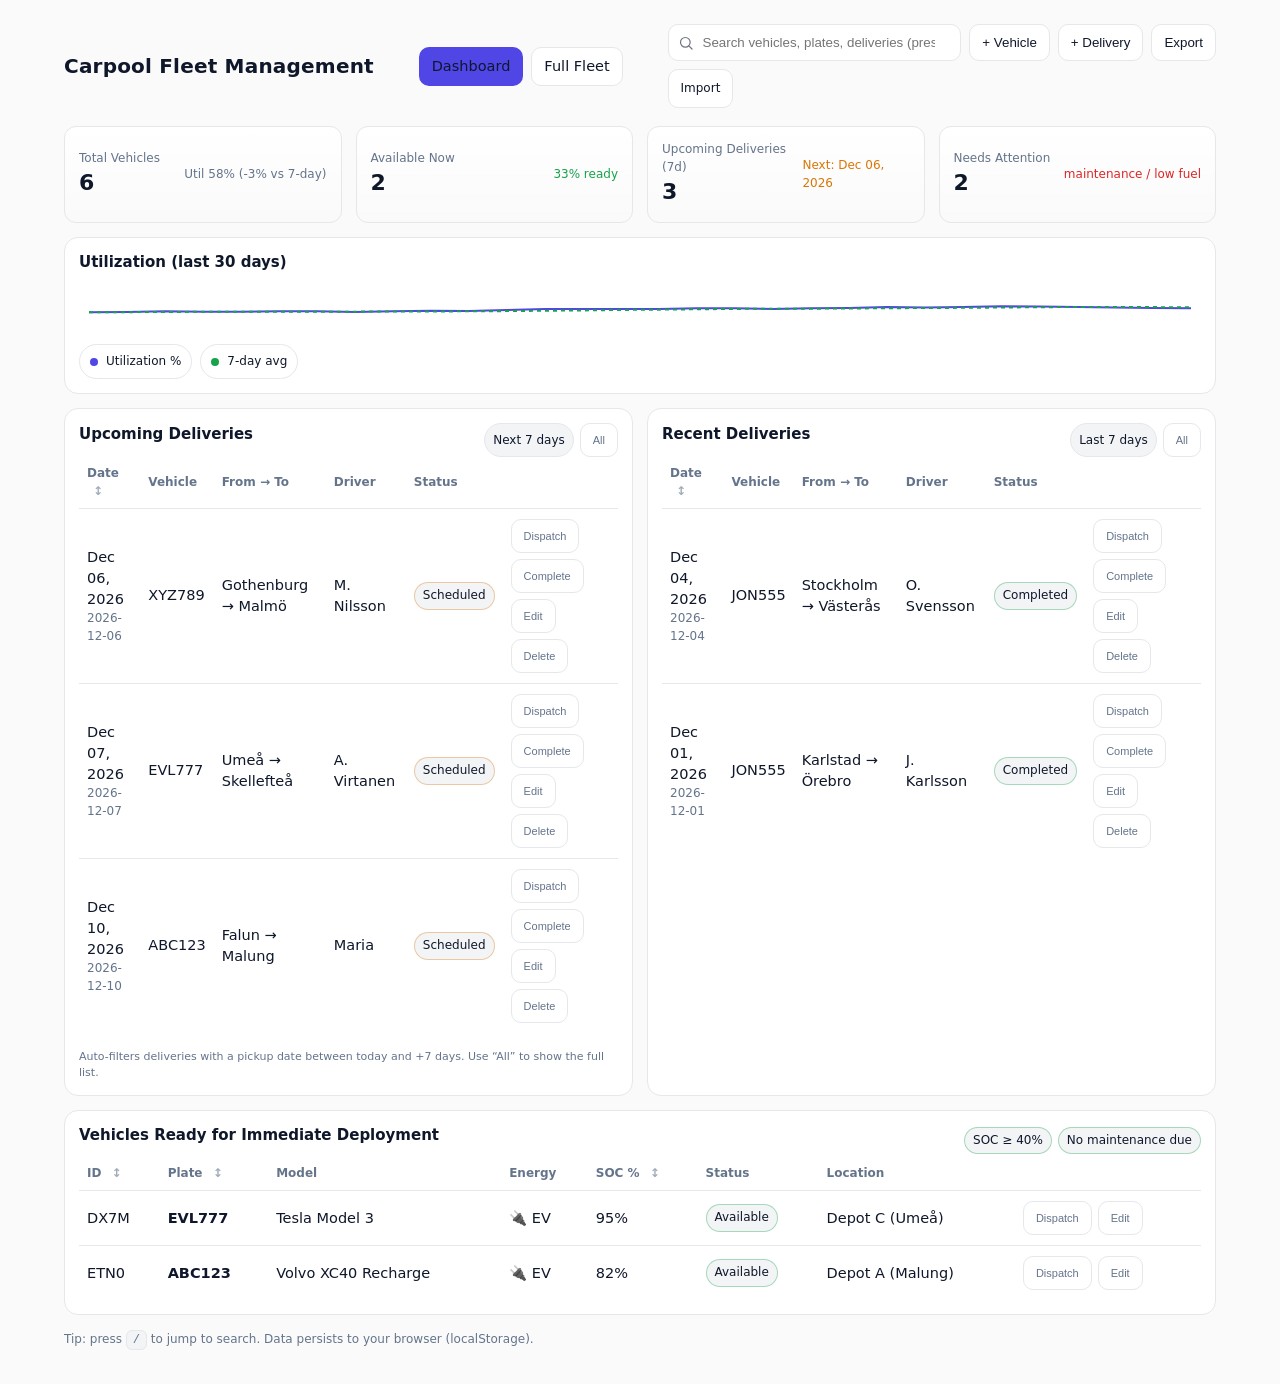
==== index.html @ 6d5ba327 "init: split dashboard + lazy-loaded fleet with pagination" ====
<!DOCTYPE html>
<html lang="en">
<head>
<meta charset="utf-8" />
<meta name="viewport" content="width=device-width,initial-scale=1" />
<title>Carpool Fleet Management</title>
<link rel="stylesheet" href="styles.css">
<meta name="color-scheme" content="light dark">
</head>
<body>
  <div class="container">
    <header>
      <h1 aria-live="polite">Carpool Fleet Management</h1>
      <nav aria-label="Primary">
        <a href="#/dashboard" class="tab" id="tab-dashboard">Dashboard</a>
        <a href="#/fleet" class="tab" id="tab-fleet">Full Fleet</a>
      </nav>
      <div class="toolbar" role="region" aria-label="Toolbar">
        <div class="search">
          <svg width="16" height="16" viewBox="0 0 24 24" fill="none" aria-hidden="true"><path d="M21 21l-4.35-4.35m1.6-5.65a7.25 7.25 0 11-14.5 0 7.25 7.25 0 0114.5 0z" stroke="currentColor" stroke-width="1.8" stroke-linecap="round"/></svg>
          <input id="globalSearch" type="search" placeholder="Search vehicles, plates, deliveries (press /)" aria-label="Search across tables">
        </div>
        <button id="addVehicleBtn" class="btn">+ Vehicle</button>
        <button id="addDeliveryBtn" class="btn">+ Delivery</button>
        <button id="exportBtn" class="btn">Export</button>
        <label class="btn" for="importInput" title="Import JSON">Import<input id="importInput" type="file" accept="application/json" class="hide" /></label>
      </div>
    </header>

    <!-- DASHBOARD PAGE -->
    <section id="page-dashboard" class="grid" role="region" aria-label="Dashboard">
      <div class="kpis">
        <div class="card kpi" id="kpiTotal">
          <div>
            <div class="label">Total Vehicles</div>
            <div class="value" data-kpi="totalVehicles">0</div>
          </div>
          <div class="trend mini" data-kpi="utilTrend">Util 0%</div>
        </div>
        <div class="card kpi ok">
          <div>
            <div class="label">Available Now</div>
            <div class="value" data-kpi="availableNow">0</div>
          </div>
          <div class="trend" data-kpi="availablePct">0% ready</div>
        </div>
        <div class="card kpi warn">
          <div>
            <div class="label">Upcoming Deliveries (7d)</div>
            <div class="value" data-kpi="upcomingDeliveries">0</div>
          </div>
          <div class="trend mini" data-kpi="nextDelivery">—</div>
        </div>
        <div class="card kpi bad">
          <div>
            <div class="label">Needs Attention</div>
            <div class="value" data-kpi="needsAttention">0</div>
          </div>
          <div class="trend mini" data-kpi="attentionLabel">maintenance / low fuel</div>
        </div>
      </div>

      <div class="card section">
        <h2>Utilization (last 30 days)</h2>
        <canvas id="utilSpark" height="54" aria-label="Utilization sparkline chart" role="img"></canvas>
        <div class="legend" aria-hidden="true">
          <span class="pill"><span class="dot" style="color:var(--primary)"></span>Utilization %</span>
          <span class="pill"><span class="dot" style="color:var(--ok)"></span>7‑day avg</span>
        </div>
      </div>

      <div class="card half">
        <div class="row">
          <h2 class="spacer">Upcoming Deliveries</h2>
          <div class="chips">
            <span class="badge">Next 7 days</span>
            <button class="ghost mini" id="btnAllUpcoming">All</button>
          </div>
        </div>
        <table aria-label="Upcoming deliveries">
          <thead>
            <tr>
              <th class="sortable" data-sort="date">Date <span class="dir">↕</span></th>
              <th>Vehicle</th>
              <th>From → To</th>
              <th>Driver</th>
              <th>Status</th>
              <th></th>
            </tr>
          </thead>
          <tbody id="upcomingBody"></tbody>
        </table>
        <div class="footer mini">Auto-filters deliveries with a pickup date between today and +7 days. Use “All” to show the full list.</div>
      </div>

      <div class="card half">
        <div class="row">
          <h2 class="spacer">Recent Deliveries</h2>
          <div class="chips">
            <span class="badge">Last 7 days</span>
            <button class="ghost mini" id="btnAllRecent">All</button>
          </div>
        </div>
        <table aria-label="Recent deliveries">
          <thead>
            <tr>
              <th class="sortable" data-sort="date">Date <span class="dir">↕</span></th>
              <th>Vehicle</th>
              <th>From → To</th>
              <th>Driver</th>
              <th>Status</th>
              <th></th>
            </tr>
          </thead>
          <tbody id="recentBody"></tbody>
        </table>
      </div>

      <div class="card section">
        <div class="row">
          <h2 class="spacer">Vehicles Ready for Immediate Deployment</h2>
          <div class="chips">
            <span class="badge ok">SOC ≥ 40%</span>
            <span class="badge ok">No maintenance due</span>
          </div>
        </div>
        <table aria-label="Available vehicles">
          <thead>
            <tr>
              <th class="sortable" data-sort="id">ID <span class="dir">↕</span></th>
              <th class="sortable" data-sort="plate">Plate <span class="dir">↕</span></th>
              <th>Model</th>
              <th>Energy</th>
              <th class="sortable" data-sort="soc">SOC % <span class="dir">↕</span></th>
              <th>Status</th>
              <th>Location</th>
              <th></th>
            </tr>
          </thead>
          <tbody id="availableBody"></tbody>
        </table>
      </div>
    </section>

    <!-- FLEET PAGE -->
    <section id="page-fleet" class="grid hide" role="region" aria-label="Full Fleet">
      <div class="card section">
        <div class="row">
          <h2 class="spacer">Full Fleet</h2>
        </div>
        <div class="filters" role="region" aria-label="Fleet filters">
          <input id="fltText" type="search" placeholder="Search (plate, model, notes)">
          <select id="fltCity"><option value="">City</option></select>
          <select id="fltPool"><option value="">Pool</option></select>
          <select id="fltEnergy"><option value="">Energy</option><option>EV</option><option>Hybrid</option><option>Gasoline</option><option>Diesel</option></select>
          <select id="fltStatus"><option value="">Status</option><option>Available</option><option>In Use</option><option>Reserved</option><option>Maintenance</option></select>
          <select id="fltHealth"><option value="">Health</option><option>OK</option><option>Maintenance Due</option><option>Critical</option></select>
          <label class="pill">Min SOC % <input id="fltSocMin" type="number" min="0" max="100" value="0" style="width:72px"></label>
          <label class="pill">12V ≥ (V) <input id="flt12vMin" type="number" step="0.1" min="0" max="15" value="0" style="width:72px"></label>
          <label class="pill"><input type="checkbox" id="fltHideMaint" style="margin-right:8px">Hide maintenance</label>
          <label class="pill"><input type="checkbox" id="fltHideLow" style="margin-right:8px">Hide low SOC (&lt;20%)</label>
          <label class="pill"><input type="checkbox" id="fltHideUnavailable" style="margin-right:8px">Hide unavailable</label>
          <button id="fltClear" class="ghost">Reset</button>
        </div>
        <div class="row" style="justify-content: space-between; align-items: center; gap: 8px;">
          <div class="mini" id="fleetCount"></div>
          <div class="row" style="gap:8px;">
            <label class="pill">Per page
              <select id="pageSize">
                <option>25</option><option selected>50</option><option>100</option><option>200</option>
              </select>
            </label>
            <div class="pill" id="pager">
              <button id="prevPage" class="mini">Prev</button>
              <span class="mini" id="pageInfo">1 / 1</span>
              <button id="nextPage" class="mini">Next</button>
            </div>
          </div>
        </div>
        <table aria-label="Fleet table" id="fleetTable">
          <thead>
            <tr>
              <th class="sortable" data-sort="id">ID <span class="dir">↕</span></th>
              <th class="sortable" data-sort="plate">Plate <span class="dir">↕</span></th>
              <th class="sortable" data-sort="model">Model <span class="dir">↕</span></th>
              <th>Energy</th>
              <th class="sortable" data-sort="soc">SOC % <span class="dir">↕</span></th>
              <th>12V (V)</th>
              <th>Status</th>
              <th>Health</th>
              <th class="sortable" data-sort="city">City <span class="dir">↕</span></th>
              <th class="sortable" data-sort="pool">Pool <span class="dir">↕</span></th>
              <th>Location</th>
              <th>Notes</th>
              <th></th>
            </tr>
          </thead>
          <tbody id="fleetBody"></tbody>
        </table>
        <div class="footer mini">Columns sortable • Filters + pagination apply after filtering • Import supports (city, pool, soc, aux12v).</div>
      </div>
    </section>

    <p class="footer">Tip: press <span class="kbd">/</span> to jump to search. Data persists to your browser (localStorage).</p>
  </div>

  <!-- Vehicle Dialog -->
  <dialog id="vehicleDialog" aria-label="Vehicle dialog">
    <form method="dialog">
      <div class="dialog-header">
        <strong id="vehicleDialogTitle">Add Vehicle</strong>
        <button class="ghost" value="cancel" aria-label="Close">✕</button>
      </div>
      <div class="dialog-body">
        <div class="form">
          <input type="hidden" id="vehId">
          <label>Plate <input id="vehPlate" type="text" placeholder="ABC123" required></label>
          <label>Model <input id="vehModel" type="text" placeholder="VW ID.4 / Volvo XC40" required></label>
          <label>Energy Type
            <select id="vehEnergy">
              <option>EV</option><option>Hybrid</option><option>Gasoline</option><option>Diesel</option>
            </select>
          </label>
          <label>SOC (%) <input id="vehSOC" type="number" min="0" max="100" value="100" required></label>
          <label>12V (V) <input id="veh12v" type="number" step="0.1" min="0" max="15" value="12.6"></label>
          <label>Status
            <select id="vehStatus">
              <option>Available</option><option>In Use</option><option>Reserved</option><option>Maintenance</option>
            </select>
          </label>
          <label>Health
            <select id="vehHealth">
              <option>OK</option><option>Maintenance Due</option><option>Critical</option>
            </select>
          </label>
          <label>City <input id="vehCity" type="text" placeholder="Malung"></label>
          <label>Pool <input id="vehPool" type="text" placeholder="Depot A / Staff"></label>
          <label class="full">Location <input id="vehLocation" type="text" placeholder="Depot A (Malung)"></label>
          <label class="full">Notes <textarea id="vehNotes" placeholder="Winter tires mounted, etc."></textarea></label>
        </div>
      </div>
      <div class="dialog-header" style="border-top:1px solid var(--border)">
        <div class="row">
          <button value="cancel" class="ghost">Cancel</button>
          <button id="saveVehicle" class="primary">Save</button>
        </div>
      </div>
    </form>
  </dialog>

  <!-- Delivery Dialog -->
  <dialog id="deliveryDialog" aria-label="Delivery dialog">
    <form method="dialog">
      <div class="dialog-header">
        <strong id="deliveryDialogTitle">Add Delivery</strong>
        <button class="ghost" value="cancel" aria-label="Close">✕</button>
      </div>
      <div class="dialog-body">
        <div class="form">
          <input type="hidden" id="delivId">
          <label>Pickup Date <input id="delivDate" type="date" required></label>
          <label>Driver <input id="delivDriver" type="text" placeholder="Maria Andersson" required></label>
          <label class="full">Route (From → To) <input id="delivRoute" type="text" placeholder="Gothenburg → Umeå" required></label>
          <label>Vehicle <select id="delivVehicle" required></select></label>
          <label>Status
            <select id="delivStatus">
              <option>Scheduled</option><option>Dispatched</option><option>Completed</option><option>Cancelled</option>
            </select>
          </label>
          <label class="full">Notes <textarea id="delivNotes" placeholder="Meet contact on arrival, etc."></textarea></label>
        </div>
      </div>
      <div class="dialog-header" style="border-top:1px solid var(--border)">
        <div class="row">
          <button value="cancel" class="ghost">Cancel</button>
          <button id="saveDelivery" class="primary">Save</button>
        </div>
      </div>
    </form>
  </dialog>

  <script type="module" src="app.js"></script>
</body>
</html>
---- styles.css ----
:root{
  --bg: #0b0c10; --surface: #11131a; --muted: #6b7280; --text: #e5e7eb;
  --primary: #4f46e5; --primary-600: #4338ca; --ok: #16a34a; --warn: #d97706; --bad: #dc2626;
  --chip: #1f2937; --chip-border:#273244; --card:#0f121a; --border:#1f2937; --focus: #22d3ee;
}
@media (prefers-color-scheme: light){
  :root{ --bg:#fafafa; --surface:#ffffff; --text:#0f172a; --muted:#64748b; --card:#ffffff; --border:#e5e7eb; --chip:#f3f4f6; --chip-border:#e5e7eb; }
}
*{box-sizing:border-box}
html,body{height:100%}
body{ margin:0; background:var(--bg); color:var(--text);
  font: 14.5px/1.45 system-ui,-apple-system,Segoe UI,Roboto,Ubuntu,"Helvetica Neue",Arial,"Apple Color Emoji","Segoe UI Emoji"; }
a{color:inherit; text-decoration:none}
.container{max-width:1200px;margin:0 auto;padding:24px}
header{ display:flex;flex-wrap:wrap;align-items:center;gap:12px;justify-content:space-between;margin-bottom:18px }
header h1{font-size:20px;margin:0;letter-spacing:.2px}
nav{display:flex;gap:8px;align-items:center}
.tab{padding:8px 12px;border:1px solid var(--border);border-radius:10px;background:var(--surface)}
.tab[aria-current="page"]{background:var(--primary);border-color:transparent}

.toolbar{display:flex;flex-wrap:wrap;gap:8px;align-items:center}
.toolbar .search{ position:relative;flex:1 1 280px;min-width:220px }
.toolbar input[type="search"]{ width:100%;padding:10px 12px 10px 34px;border:1px solid var(--border);border-radius:10px;background:var(--surface);color:var(--text);outline:none }
.kbd{font:12px/1 ui-monospace,SFMono-Regular,Menlo,Monaco,Consolas,monospace;background:var(--chip);border:1px solid var(--chip-border);border-radius:6px;padding:2px 6px;color:var(--muted)}
.toolbar .search svg{position:absolute;left:10px;top:50%;transform:translateY(-50%);opacity:.6}
button, .btn{ appearance:none;border:1px solid var(--border);background:var(--surface);color:var(--text);border-radius:10px;padding:10px 12px;cursor:pointer }
button.primary{background:var(--primary);border-color:transparent}
button.primary:hover{background:var(--primary-600)}
button.ghost{background:transparent}
button:focus-visible, input:focus-visible, select:focus-visible, dialog:focus-visible{ outline:2px solid var(--focus);outline-offset:2px }

.grid{ display:grid;gap:14px; grid-template-columns: repeat(12, 1fr); }
.card{ background:var(--card);border:1px solid var(--border);border-radius:14px;padding:14px }
.card h2{margin:0 0 10px 0;font-size:15px}
.kpis{grid-column: 1 / -1; display:grid; gap:14px; grid-template-columns: repeat(4, 1fr)}
.kpi{display:flex;align-items:center;justify-content:space-between;padding:14px;border-radius:12px;background:linear-gradient(180deg, var(--surface), transparent)}
.kpi .value{font-weight:700;font-size:22px}
.kpi .label{color:var(--muted);font-size:12px}
.kpi .trend{font-size:12px}
.kpi.ok .trend{color:var(--ok)}
.kpi.warn .trend{color:var(--warn)}
.kpi.bad .trend{color:var(--bad)}
.section{grid-column: span 12}
.half{grid-column: span 6}
.third{grid-column: span 4}
@media (max-width: 980px){ .half{grid-column: span 12} .third{grid-column: span 12} .kpis{grid-template-columns:repeat(2,1fr)} }
@media (max-width: 640px){ .kpis{grid-template-columns:1fr} }

table{width:100%;border-collapse:separate;border-spacing:0}
thead th{font-size:12px;color:var(--muted);text-align:left;font-weight:600;padding:8px 8px}
tbody td{padding:10px 8px;border-top:1px solid var(--border);vertical-align:middle}
tbody tr:hover{background:rgba(127,127,127,.06)}
th.sortable{cursor:pointer}
th.sortable .dir{opacity:.6;margin-left:6px}
.badge{display:inline-flex;align-items:center;gap:6px;padding:4px 8px;border-radius:999px;border:1px solid var(--chip-border);background:var(--chip);font-size:12px}
.badge.ok{border-color:rgba(22,163,74,.35)}
.badge.warn{border-color:rgba(217,119,6,.35)}
.badge.bad{border-color:rgba(220,38,38,.35)}
.chips{display:flex;flex-wrap:wrap;gap:6px}
.filters{display:flex;flex-wrap:wrap;gap:8px;margin:8px 0}
.sub{color:var(--muted);font-size:12px}
.row-actions{display:flex;gap:6px;flex-wrap:wrap}
.spacer{flex:1}
.footer{color:var(--muted);font-size:12px;margin-top:16px}
.mini{font-size:11px;color:var(--muted)}
.hide{display:none !important}

dialog{ border:1px solid var(--border);border-radius:14px;background:var(--card);color:var(--text);padding:0;max-width:640px;width:min(640px, 96vw) }
dialog::backdrop{background:rgba(0,0,0,.4)}
.dialog-header{display:flex;justify-content:space-between;align-items:center;padding:14px;border-bottom:1px solid var(--border)}
.dialog-body{padding:14px}
.form{display:grid;grid-template-columns:1fr 1fr;gap:10px}
.form .full{grid-column:1/-1}
label{display:flex;flex-direction:column;gap:6px;font-size:12px;color:var(--muted)}
input[type="text"], input[type="number"], input[type="date"], input[type="time"], select, textarea{ background:var(--surface);border:1px solid var(--border);border-radius:10px;color:var(--text);padding:10px }
textarea{resize:vertical;min-height:80px}

.row{display:flex;gap:10px;align-items:center;flex-wrap:wrap}
.pill{ display:inline-flex;align-items:center;gap:8px;padding:8px 10px;border-radius:999px;border:1px solid var(--border);background:var(--surface); font-size:12px }
.legend{display:flex;gap:8px;flex-wrap:wrap}
.legend .dot{width:8px;height:8px;border-radius:999px;background:currentColor}
canvas{width:100%;height:54px}
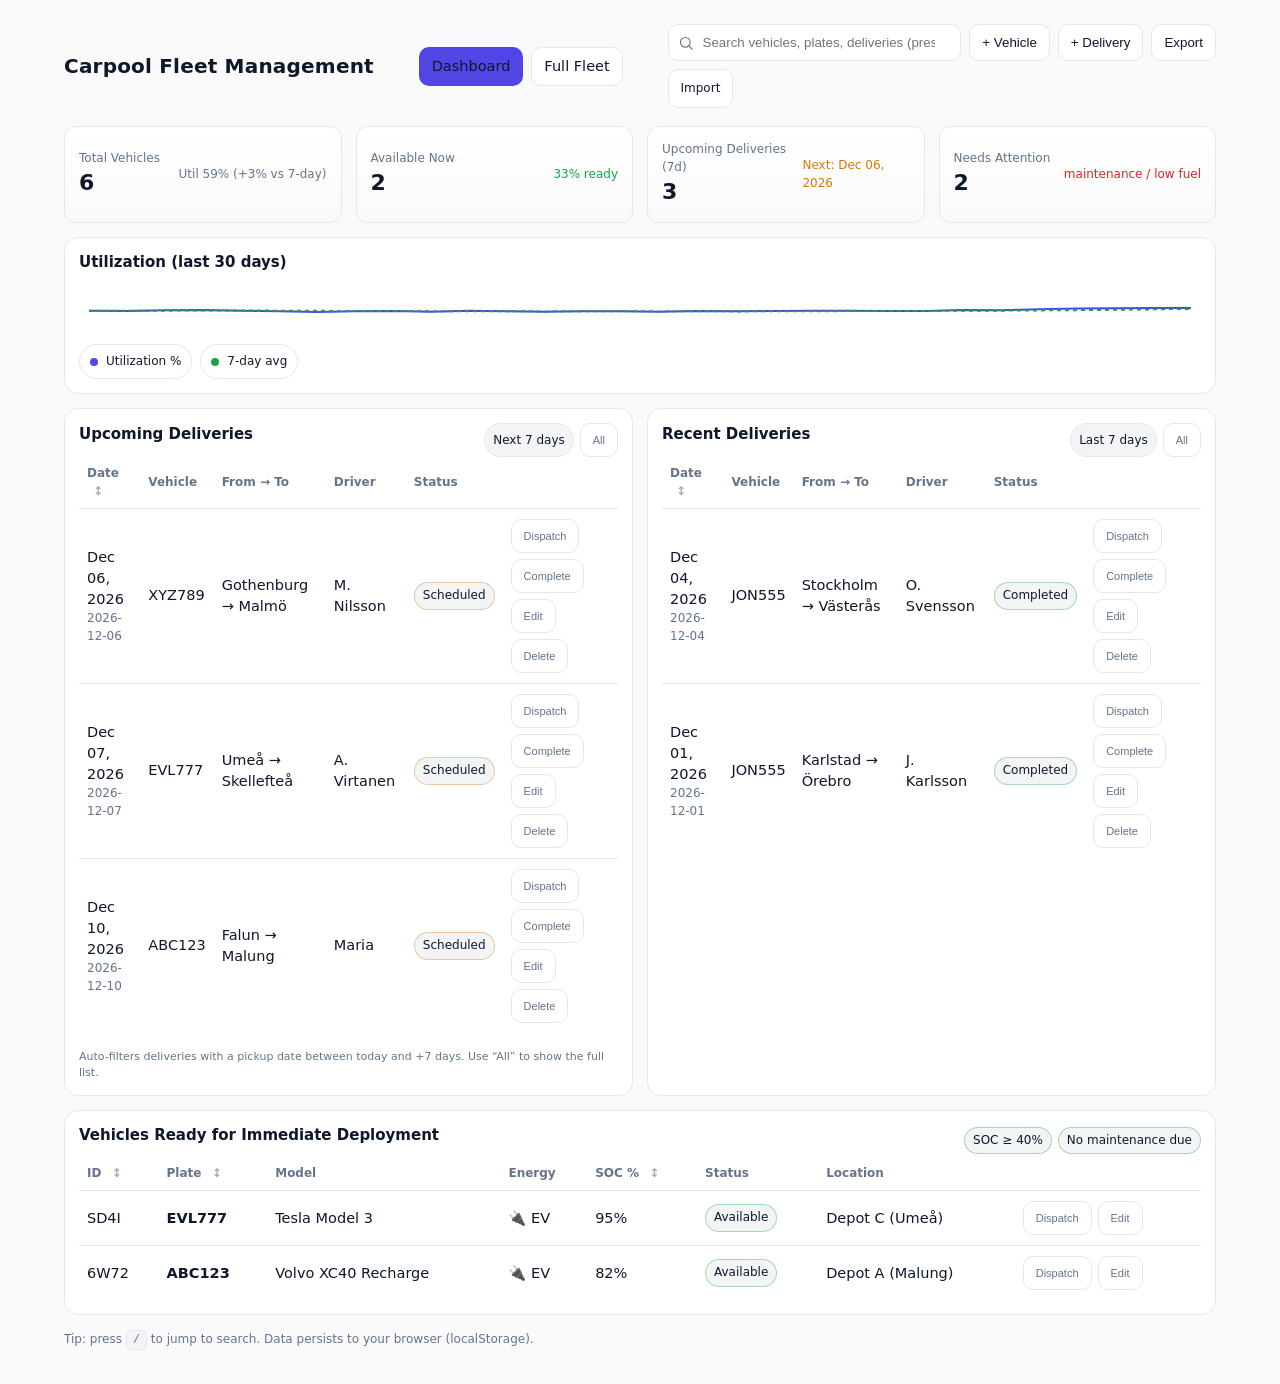
==== commit 380ed001: "feat: full split app with lazy-loaded fleet + pagination" ====
--- a/index.html
+++ b/index.html
@@ -1,284 +1,401 @@
 <!DOCTYPE html>
 <html lang="en">
-<head>
-<meta charset="utf-8" />
-<meta name="viewport" content="width=device-width,initial-scale=1" />
-<title>Carpool Fleet Management</title>
-<link rel="stylesheet" href="styles.css">
-<meta name="color-scheme" content="light dark">
-</head>
-<body>
-  <div class="container">
-    <header>
-      <h1 aria-live="polite">Carpool Fleet Management</h1>
-      <nav aria-label="Primary">
-        <a href="#/dashboard" class="tab" id="tab-dashboard">Dashboard</a>
-        <a href="#/fleet" class="tab" id="tab-fleet">Full Fleet</a>
-      </nav>
-      <div class="toolbar" role="region" aria-label="Toolbar">
-        <div class="search">
-          <svg width="16" height="16" viewBox="0 0 24 24" fill="none" aria-hidden="true"><path d="M21 21l-4.35-4.35m1.6-5.65a7.25 7.25 0 11-14.5 0 7.25 7.25 0 0114.5 0z" stroke="currentColor" stroke-width="1.8" stroke-linecap="round"/></svg>
-          <input id="globalSearch" type="search" placeholder="Search vehicles, plates, deliveries (press /)" aria-label="Search across tables">
-        </div>
-        <button id="addVehicleBtn" class="btn">+ Vehicle</button>
-        <button id="addDeliveryBtn" class="btn">+ Delivery</button>
-        <button id="exportBtn" class="btn">Export</button>
-        <label class="btn" for="importInput" title="Import JSON">Import<input id="importInput" type="file" accept="application/json" class="hide" /></label>
-      </div>
-    </header>
-
-    <!-- DASHBOARD PAGE -->
-    <section id="page-dashboard" class="grid" role="region" aria-label="Dashboard">
-      <div class="kpis">
-        <div class="card kpi" id="kpiTotal">
-          <div>
-            <div class="label">Total Vehicles</div>
-            <div class="value" data-kpi="totalVehicles">0</div>
-          </div>
-          <div class="trend mini" data-kpi="utilTrend">Util 0%</div>
-        </div>
-        <div class="card kpi ok">
-          <div>
-            <div class="label">Available Now</div>
-            <div class="value" data-kpi="availableNow">0</div>
-          </div>
-          <div class="trend" data-kpi="availablePct">0% ready</div>
-        </div>
-        <div class="card kpi warn">
-          <div>
-            <div class="label">Upcoming Deliveries (7d)</div>
-            <div class="value" data-kpi="upcomingDeliveries">0</div>
-          </div>
-          <div class="trend mini" data-kpi="nextDelivery">—</div>
-        </div>
-        <div class="card kpi bad">
-          <div>
-            <div class="label">Needs Attention</div>
-            <div class="value" data-kpi="needsAttention">0</div>
-          </div>
-          <div class="trend mini" data-kpi="attentionLabel">maintenance / low fuel</div>
-        </div>
-      </div>
-
-      <div class="card section">
-        <h2>Utilization (last 30 days)</h2>
-        <canvas id="utilSpark" height="54" aria-label="Utilization sparkline chart" role="img"></canvas>
-        <div class="legend" aria-hidden="true">
-          <span class="pill"><span class="dot" style="color:var(--primary)"></span>Utilization %</span>
-          <span class="pill"><span class="dot" style="color:var(--ok)"></span>7‑day avg</span>
-        </div>
-      </div>
-
-      <div class="card half">
-        <div class="row">
-          <h2 class="spacer">Upcoming Deliveries</h2>
-          <div class="chips">
-            <span class="badge">Next 7 days</span>
-            <button class="ghost mini" id="btnAllUpcoming">All</button>
-          </div>
-        </div>
-        <table aria-label="Upcoming deliveries">
-          <thead>
-            <tr>
-              <th class="sortable" data-sort="date">Date <span class="dir">↕</span></th>
-              <th>Vehicle</th>
-              <th>From → To</th>
-              <th>Driver</th>
-              <th>Status</th>
-              <th></th>
-            </tr>
-          </thead>
-          <tbody id="upcomingBody"></tbody>
-        </table>
-        <div class="footer mini">Auto-filters deliveries with a pickup date between today and +7 days. Use “All” to show the full list.</div>
-      </div>
-
-      <div class="card half">
-        <div class="row">
-          <h2 class="spacer">Recent Deliveries</h2>
-          <div class="chips">
-            <span class="badge">Last 7 days</span>
-            <button class="ghost mini" id="btnAllRecent">All</button>
-          </div>
-        </div>
-        <table aria-label="Recent deliveries">
-          <thead>
-            <tr>
-              <th class="sortable" data-sort="date">Date <span class="dir">↕</span></th>
-              <th>Vehicle</th>
-              <th>From → To</th>
-              <th>Driver</th>
-              <th>Status</th>
-              <th></th>
-            </tr>
-          </thead>
-          <tbody id="recentBody"></tbody>
-        </table>
-      </div>
-
-      <div class="card section">
-        <div class="row">
-          <h2 class="spacer">Vehicles Ready for Immediate Deployment</h2>
-          <div class="chips">
-            <span class="badge ok">SOC ≥ 40%</span>
-            <span class="badge ok">No maintenance due</span>
-          </div>
-        </div>
-        <table aria-label="Available vehicles">
-          <thead>
-            <tr>
-              <th class="sortable" data-sort="id">ID <span class="dir">↕</span></th>
-              <th class="sortable" data-sort="plate">Plate <span class="dir">↕</span></th>
-              <th>Model</th>
-              <th>Energy</th>
-              <th class="sortable" data-sort="soc">SOC % <span class="dir">↕</span></th>
-              <th>Status</th>
-              <th>Location</th>
-              <th></th>
-            </tr>
-          </thead>
-          <tbody id="availableBody"></tbody>
-        </table>
-      </div>
-    </section>
-
-    <!-- FLEET PAGE -->
-    <section id="page-fleet" class="grid hide" role="region" aria-label="Full Fleet">
-      <div class="card section">
-        <div class="row">
-          <h2 class="spacer">Full Fleet</h2>
-        </div>
-        <div class="filters" role="region" aria-label="Fleet filters">
-          <input id="fltText" type="search" placeholder="Search (plate, model, notes)">
-          <select id="fltCity"><option value="">City</option></select>
-          <select id="fltPool"><option value="">Pool</option></select>
-          <select id="fltEnergy"><option value="">Energy</option><option>EV</option><option>Hybrid</option><option>Gasoline</option><option>Diesel</option></select>
-          <select id="fltStatus"><option value="">Status</option><option>Available</option><option>In Use</option><option>Reserved</option><option>Maintenance</option></select>
-          <select id="fltHealth"><option value="">Health</option><option>OK</option><option>Maintenance Due</option><option>Critical</option></select>
-          <label class="pill">Min SOC % <input id="fltSocMin" type="number" min="0" max="100" value="0" style="width:72px"></label>
-          <label class="pill">12V ≥ (V) <input id="flt12vMin" type="number" step="0.1" min="0" max="15" value="0" style="width:72px"></label>
-          <label class="pill"><input type="checkbox" id="fltHideMaint" style="margin-right:8px">Hide maintenance</label>
-          <label class="pill"><input type="checkbox" id="fltHideLow" style="margin-right:8px">Hide low SOC (&lt;20%)</label>
-          <label class="pill"><input type="checkbox" id="fltHideUnavailable" style="margin-right:8px">Hide unavailable</label>
-          <button id="fltClear" class="ghost">Reset</button>
-        </div>
-        <div class="row" style="justify-content: space-between; align-items: center; gap: 8px;">
-          <div class="mini" id="fleetCount"></div>
-          <div class="row" style="gap:8px;">
-            <label class="pill">Per page
-              <select id="pageSize">
-                <option>25</option><option selected>50</option><option>100</option><option>200</option>
+  <head>
+    <meta charset="utf-8" />
+    <meta name="viewport" content="width=device-width,initial-scale=1" />
+    <title>Carpool Fleet Management</title>
+    <link rel="stylesheet" href="styles.css" />
+    <meta name="color-scheme" content="light dark" />
+  </head>
+  <script>
+    const foo = { bar: 'baz' };
+  </script>
+
+  <body>
+    <div class="container">
+      <header>
+        <h1 aria-live="polite">Carpool Fleet Management</h1>
+        <nav aria-label="Primary">
+          <a href="#/dashboard" class="tab" id="tab-dashboard">Dashboard</a>
+          <a href="#/fleet" class="tab" id="tab-fleet">Full Fleet</a>
+        </nav>
+        <div class="toolbar" role="region" aria-label="Toolbar">
+          <div class="search">
+            <svg width="16" height="16" viewBox="0 0 24 24" fill="none" aria-hidden="true">
+              <path
+                d="M21 21l-4.35-4.35m1.6-5.65a7.25 7.25 0 11-14.5 0 7.25 7.25 0 0114.5 0z"
+                stroke="currentColor"
+                stroke-width="1.8"
+                stroke-linecap="round"
+              />
+            </svg>
+            <input
+              id="globalSearch"
+              type="search"
+              placeholder="Search vehicles, plates, deliveries (press /)"
+              aria-label="Search across tables"
+            />
+          </div>
+          <button id="addVehicleBtn" class="btn">+ Vehicle</button>
+          <button id="addDeliveryBtn" class="btn">+ Delivery</button>
+          <button id="exportBtn" class="btn">Export</button>
+          <label class="btn" for="importInput" title="Import JSON"
+            >Import<input id="importInput" type="file" accept="application/json" class="hide"
+          /></label>
+        </div>
+      </header>
+
+      <!-- DASHBOARD PAGE -->
+      <section id="page-dashboard" class="grid" role="region" aria-label="Dashboard">
+        <div class="kpis">
+          <div class="card kpi" id="kpiTotal">
+            <div>
+              <div class="label">Total Vehicles</div>
+              <div class="value" data-kpi="totalVehicles">0</div>
+            </div>
+            <div class="trend mini" data-kpi="utilTrend">Util 0%</div>
+          </div>
+          <div class="card kpi ok">
+            <div>
+              <div class="label">Available Now</div>
+              <div class="value" data-kpi="availableNow">0</div>
+            </div>
+            <div class="trend" data-kpi="availablePct">0% ready</div>
+          </div>
+          <div class="card kpi warn">
+            <div>
+              <div class="label">Upcoming Deliveries (7d)</div>
+              <div class="value" data-kpi="upcomingDeliveries">0</div>
+            </div>
+            <div class="trend mini" data-kpi="nextDelivery">—</div>
+          </div>
+          <div class="card kpi bad">
+            <div>
+              <div class="label">Needs Attention</div>
+              <div class="value" data-kpi="needsAttention">0</div>
+            </div>
+            <div class="trend mini" data-kpi="attentionLabel">maintenance / low fuel</div>
+          </div>
+        </div>
+
+        <div class="card section">
+          <h2>Utilization (last 30 days)</h2>
+          <canvas
+            id="utilSpark"
+            height="54"
+            aria-label="Utilization sparkline chart"
+            role="img"
+          ></canvas>
+          <div class="legend" aria-hidden="true">
+            <span class="pill"
+              ><span class="dot" style="color: var(--primary)"></span>Utilization %</span
+            >
+            <span class="pill"><span class="dot" style="color: var(--ok)"></span>7‑day avg</span>
+          </div>
+        </div>
+
+        <div class="card half">
+          <div class="row">
+            <h2 class="spacer">Upcoming Deliveries</h2>
+            <div class="chips">
+              <span class="badge">Next 7 days</span>
+              <button class="ghost mini" id="btnAllUpcoming">All</button>
+            </div>
+          </div>
+          <table aria-label="Upcoming deliveries">
+            <thead>
+              <tr>
+                <th class="sortable" data-sort="date">Date <span class="dir">↕</span></th>
+                <th>Vehicle</th>
+                <th>From → To</th>
+                <th>Driver</th>
+                <th>Status</th>
+                <th></th>
+              </tr>
+            </thead>
+            <tbody id="upcomingBody"></tbody>
+          </table>
+          <div class="footer mini">
+            Auto-filters deliveries with a pickup date between today and +7 days. Use “All” to show
+            the full list.
+          </div>
+        </div>
+
+        <div class="card half">
+          <div class="row">
+            <h2 class="spacer">Recent Deliveries</h2>
+            <div class="chips">
+              <span class="badge">Last 7 days</span>
+              <button class="ghost mini" id="btnAllRecent">All</button>
+            </div>
+          </div>
+          <table aria-label="Recent deliveries">
+            <thead>
+              <tr>
+                <th class="sortable" data-sort="date">Date <span class="dir">↕</span></th>
+                <th>Vehicle</th>
+                <th>From → To</th>
+                <th>Driver</th>
+                <th>Status</th>
+                <th></th>
+              </tr>
+            </thead>
+            <tbody id="recentBody"></tbody>
+          </table>
+        </div>
+
+        <div class="card section">
+          <div class="row">
+            <h2 class="spacer">Vehicles Ready for Immediate Deployment</h2>
+            <div class="chips">
+              <span class="badge ok">SOC ≥ 40%</span>
+              <span class="badge ok">No maintenance due</span>
+            </div>
+          </div>
+          <table aria-label="Available vehicles">
+            <thead>
+              <tr>
+                <th class="sortable" data-sort="id">ID <span class="dir">↕</span></th>
+                <th class="sortable" data-sort="plate">Plate <span class="dir">↕</span></th>
+                <th>Model</th>
+                <th>Energy</th>
+                <th class="sortable" data-sort="soc">SOC % <span class="dir">↕</span></th>
+                <th>Status</th>
+                <th>Location</th>
+                <th></th>
+              </tr>
+            </thead>
+            <tbody id="availableBody"></tbody>
+          </table>
+        </div>
+      </section>
+
+      <!-- FLEET PAGE -->
+      <section id="page-fleet" class="grid hide" role="region" aria-label="Full Fleet">
+        <div class="card section">
+          <div class="row">
+            <h2 class="spacer">Full Fleet</h2>
+          </div>
+          <div class="filters" role="region" aria-label="Fleet filters">
+            <input id="fltText" type="search" placeholder="Search (plate, model, notes)" />
+            <select id="fltCity">
+              <option value="">City</option>
+            </select>
+            <select id="fltPool">
+              <option value="">Pool</option>
+            </select>
+            <select id="fltEnergy">
+              <option value="">Energy</option>
+              <option>EV</option>
+              <option>Hybrid</option>
+              <option>Gasoline</option>
+              <option>Diesel</option>
+            </select>
+            <select id="fltStatus">
+              <option value="">Status</option>
+              <option>Available</option>
+              <option>In Use</option>
+              <option>Reserved</option>
+              <option>Maintenance</option>
+            </select>
+            <select id="fltHealth">
+              <option value="">Health</option>
+              <option>OK</option>
+              <option>Maintenance Due</option>
+              <option>Critical</option>
+            </select>
+            <label class="pill"
+              >Min SOC %
+              <input id="fltSocMin" type="number" min="0" max="100" value="0" style="width: 72px"
+            /></label>
+            <label class="pill"
+              >12V ≥ (V)
+              <input
+                id="flt12vMin"
+                type="number"
+                step="0.1"
+                min="0"
+                max="15"
+                value="0"
+                style="width: 72px"
+            /></label>
+            <label class="pill"
+              ><input type="checkbox" id="fltHideMaint" style="margin-right: 8px" />Hide
+              maintenance</label
+            >
+            <label class="pill"
+              ><input type="checkbox" id="fltHideLow" style="margin-right: 8px" />Hide low SOC
+              (&lt;20%)</label
+            >
+            <label class="pill"
+              ><input type="checkbox" id="fltHideUnavailable" style="margin-right: 8px" />Hide
+              unavailable</label
+            >
+            <button id="fltClear" class="ghost">Reset</button>
+          </div>
+          <div class="row" style="justify-content: space-between; align-items: center; gap: 8px">
+            <div class="mini" id="fleetCount"></div>
+            <div class="row" style="gap: 8px">
+              <label class="pill"
+                >Per page
+                <select id="pageSize">
+                  <option>25</option>
+                  <option selected>50</option>
+                  <option>100</option>
+                  <option>200</option>
+                </select>
+              </label>
+              <div class="pill" id="pager">
+                <button id="prevPage" class="mini">Prev</button>
+                <span class="mini" id="pageInfo">1 / 1</span>
+                <button id="nextPage" class="mini">Next</button>
+              </div>
+            </div>
+          </div>
+          <table aria-label="Fleet table" id="fleetTable">
+            <thead>
+              <tr>
+                <th class="sortable" data-sort="id">ID <span class="dir">↕</span></th>
+                <th class="sortable" data-sort="plate">Plate <span class="dir">↕</span></th>
+                <th class="sortable" data-sort="model">Model <span class="dir">↕</span></th>
+                <th>Energy</th>
+                <th class="sortable" data-sort="soc">SOC % <span class="dir">↕</span></th>
+                <th>12V (V)</th>
+                <th>Status</th>
+                <th>Health</th>
+                <th class="sortable" data-sort="city">City <span class="dir">↕</span></th>
+                <th class="sortable" data-sort="pool">Pool <span class="dir">↕</span></th>
+                <th>Location</th>
+                <th>Notes</th>
+                <th></th>
+              </tr>
+            </thead>
+            <tbody id="fleetBody"></tbody>
+          </table>
+          <div class="footer mini">
+            Columns sortable • Filters + pagination apply after filtering • Import supports (city,
+            pool, soc, aux12v).
+          </div>
+        </div>
+      </section>
+
+      <p class="footer">
+        Tip: press <span class="kbd">/</span> to jump to search. Data persists to your browser
+        (localStorage).
+      </p>
+    </div>
+
+    <!-- Vehicle Dialog -->
+    <dialog id="vehicleDialog" aria-label="Vehicle dialog">
+      <form method="dialog">
+        <div class="dialog-header">
+          <strong id="vehicleDialogTitle">Add Vehicle</strong>
+          <button class="ghost" value="cancel" aria-label="Close">✕</button>
+        </div>
+        <div class="dialog-body">
+          <div class="form">
+            <input type="hidden" id="vehId" />
+            <label>Plate <input id="vehPlate" type="text" placeholder="ABC123" required /></label>
+            <label
+              >Model <input id="vehModel" type="text" placeholder="VW ID.4 / Volvo XC40" required
+            /></label>
+            <label
+              >Energy Type
+              <select id="vehEnergy">
+                <option>EV</option>
+                <option>Hybrid</option>
+                <option>Gasoline</option>
+                <option>Diesel</option>
               </select>
             </label>
-            <div class="pill" id="pager">
-              <button id="prevPage" class="mini">Prev</button>
-              <span class="mini" id="pageInfo">1 / 1</span>
-              <button id="nextPage" class="mini">Next</button>
-            </div>
-          </div>
-        </div>
-        <table aria-label="Fleet table" id="fleetTable">
-          <thead>
-            <tr>
-              <th class="sortable" data-sort="id">ID <span class="dir">↕</span></th>
-              <th class="sortable" data-sort="plate">Plate <span class="dir">↕</span></th>
-              <th class="sortable" data-sort="model">Model <span class="dir">↕</span></th>
-              <th>Energy</th>
-              <th class="sortable" data-sort="soc">SOC % <span class="dir">↕</span></th>
-              <th>12V (V)</th>
-              <th>Status</th>
-              <th>Health</th>
-              <th class="sortable" data-sort="city">City <span class="dir">↕</span></th>
-              <th class="sortable" data-sort="pool">Pool <span class="dir">↕</span></th>
-              <th>Location</th>
-              <th>Notes</th>
-              <th></th>
-            </tr>
-          </thead>
-          <tbody id="fleetBody"></tbody>
-        </table>
-        <div class="footer mini">Columns sortable • Filters + pagination apply after filtering • Import supports (city, pool, soc, aux12v).</div>
-      </div>
-    </section>
-
-    <p class="footer">Tip: press <span class="kbd">/</span> to jump to search. Data persists to your browser (localStorage).</p>
-  </div>
-
-  <!-- Vehicle Dialog -->
-  <dialog id="vehicleDialog" aria-label="Vehicle dialog">
-    <form method="dialog">
-      <div class="dialog-header">
-        <strong id="vehicleDialogTitle">Add Vehicle</strong>
-        <button class="ghost" value="cancel" aria-label="Close">✕</button>
-      </div>
-      <div class="dialog-body">
-        <div class="form">
-          <input type="hidden" id="vehId">
-          <label>Plate <input id="vehPlate" type="text" placeholder="ABC123" required></label>
-          <label>Model <input id="vehModel" type="text" placeholder="VW ID.4 / Volvo XC40" required></label>
-          <label>Energy Type
-            <select id="vehEnergy">
-              <option>EV</option><option>Hybrid</option><option>Gasoline</option><option>Diesel</option>
-            </select>
-          </label>
-          <label>SOC (%) <input id="vehSOC" type="number" min="0" max="100" value="100" required></label>
-          <label>12V (V) <input id="veh12v" type="number" step="0.1" min="0" max="15" value="12.6"></label>
-          <label>Status
-            <select id="vehStatus">
-              <option>Available</option><option>In Use</option><option>Reserved</option><option>Maintenance</option>
-            </select>
-          </label>
-          <label>Health
-            <select id="vehHealth">
-              <option>OK</option><option>Maintenance Due</option><option>Critical</option>
-            </select>
-          </label>
-          <label>City <input id="vehCity" type="text" placeholder="Malung"></label>
-          <label>Pool <input id="vehPool" type="text" placeholder="Depot A / Staff"></label>
-          <label class="full">Location <input id="vehLocation" type="text" placeholder="Depot A (Malung)"></label>
-          <label class="full">Notes <textarea id="vehNotes" placeholder="Winter tires mounted, etc."></textarea></label>
-        </div>
-      </div>
-      <div class="dialog-header" style="border-top:1px solid var(--border)">
-        <div class="row">
-          <button value="cancel" class="ghost">Cancel</button>
-          <button id="saveVehicle" class="primary">Save</button>
-        </div>
-      </div>
-    </form>
-  </dialog>
-
-  <!-- Delivery Dialog -->
-  <dialog id="deliveryDialog" aria-label="Delivery dialog">
-    <form method="dialog">
-      <div class="dialog-header">
-        <strong id="deliveryDialogTitle">Add Delivery</strong>
-        <button class="ghost" value="cancel" aria-label="Close">✕</button>
-      </div>
-      <div class="dialog-body">
-        <div class="form">
-          <input type="hidden" id="delivId">
-          <label>Pickup Date <input id="delivDate" type="date" required></label>
-          <label>Driver <input id="delivDriver" type="text" placeholder="Maria Andersson" required></label>
-          <label class="full">Route (From → To) <input id="delivRoute" type="text" placeholder="Gothenburg → Umeå" required></label>
-          <label>Vehicle <select id="delivVehicle" required></select></label>
-          <label>Status
-            <select id="delivStatus">
-              <option>Scheduled</option><option>Dispatched</option><option>Completed</option><option>Cancelled</option>
-            </select>
-          </label>
-          <label class="full">Notes <textarea id="delivNotes" placeholder="Meet contact on arrival, etc."></textarea></label>
-        </div>
-      </div>
-      <div class="dialog-header" style="border-top:1px solid var(--border)">
-        <div class="row">
-          <button value="cancel" class="ghost">Cancel</button>
-          <button id="saveDelivery" class="primary">Save</button>
-        </div>
-      </div>
-    </form>
-  </dialog>
-
-  <script type="module" src="app.js"></script>
-</body>
+            <label
+              >SOC (%) <input id="vehSOC" type="number" min="0" max="100" value="100" required
+            /></label>
+            <label
+              >12V (V) <input id="veh12v" type="number" step="0.1" min="0" max="15" value="12.6"
+            /></label>
+            <label
+              >Status
+              <select id="vehStatus">
+                <option>Available</option>
+                <option>In Use</option>
+                <option>Reserved</option>
+                <option>Maintenance</option>
+              </select>
+            </label>
+            <label
+              >Health
+              <select id="vehHealth">
+                <option>OK</option>
+                <option>Maintenance Due</option>
+                <option>Critical</option>
+              </select>
+            </label>
+            <label>City <input id="vehCity" type="text" placeholder="Malung" /></label>
+            <label>Pool <input id="vehPool" type="text" placeholder="Depot A / Staff" /></label>
+            <label class="full"
+              >Location <input id="vehLocation" type="text" placeholder="Depot A (Malung)"
+            /></label>
+            <label class="full"
+              >Notes <textarea id="vehNotes" placeholder="Winter tires mounted, etc."></textarea>
+            </label>
+          </div>
+        </div>
+        <div class="dialog-header" style="border-top: 1px solid var(--border)">
+          <div class="row">
+            <button value="cancel" class="ghost">Cancel</button>
+            <button id="saveVehicle" class="primary">Save</button>
+          </div>
+        </div>
+      </form>
+    </dialog>
+
+    <!-- Delivery Dialog -->
+    <dialog id="deliveryDialog" aria-label="Delivery dialog">
+      <form method="dialog">
+        <div class="dialog-header">
+          <strong id="deliveryDialogTitle">Add Delivery</strong>
+          <button class="ghost" value="cancel" aria-label="Close">✕</button>
+        </div>
+        <div class="dialog-body">
+          <div class="form">
+            <input type="hidden" id="delivId" />
+            <label>Pickup Date <input id="delivDate" type="date" required /></label>
+            <label
+              >Driver <input id="delivDriver" type="text" placeholder="Maria Andersson" required
+            /></label>
+            <label class="full"
+              >Route (From → To)
+              <input id="delivRoute" type="text" placeholder="Gothenburg → Umeå" required
+            /></label>
+            <label
+              >Vehicle
+              <select id="delivVehicle" required></select
+            ></label>
+            <label
+              >Status
+              <select id="delivStatus">
+                <option>Scheduled</option>
+                <option>Dispatched</option>
+                <option>Completed</option>
+                <option>Cancelled</option>
+              </select>
+            </label>
+            <label class="full"
+              >Notes
+              <textarea id="delivNotes" placeholder="Meet contact on arrival, etc."></textarea>
+            </label>
+          </div>
+        </div>
+        <div class="dialog-header" style="border-top: 1px solid var(--border)">
+          <div class="row">
+            <button value="cancel" class="ghost">Cancel</button>
+            <button id="saveDelivery" class="primary">Save</button>
+          </div>
+        </div>
+      </form>
+    </dialog>
+
+    <script type="module" src="app.js"></script>
+  </body>
 </html>
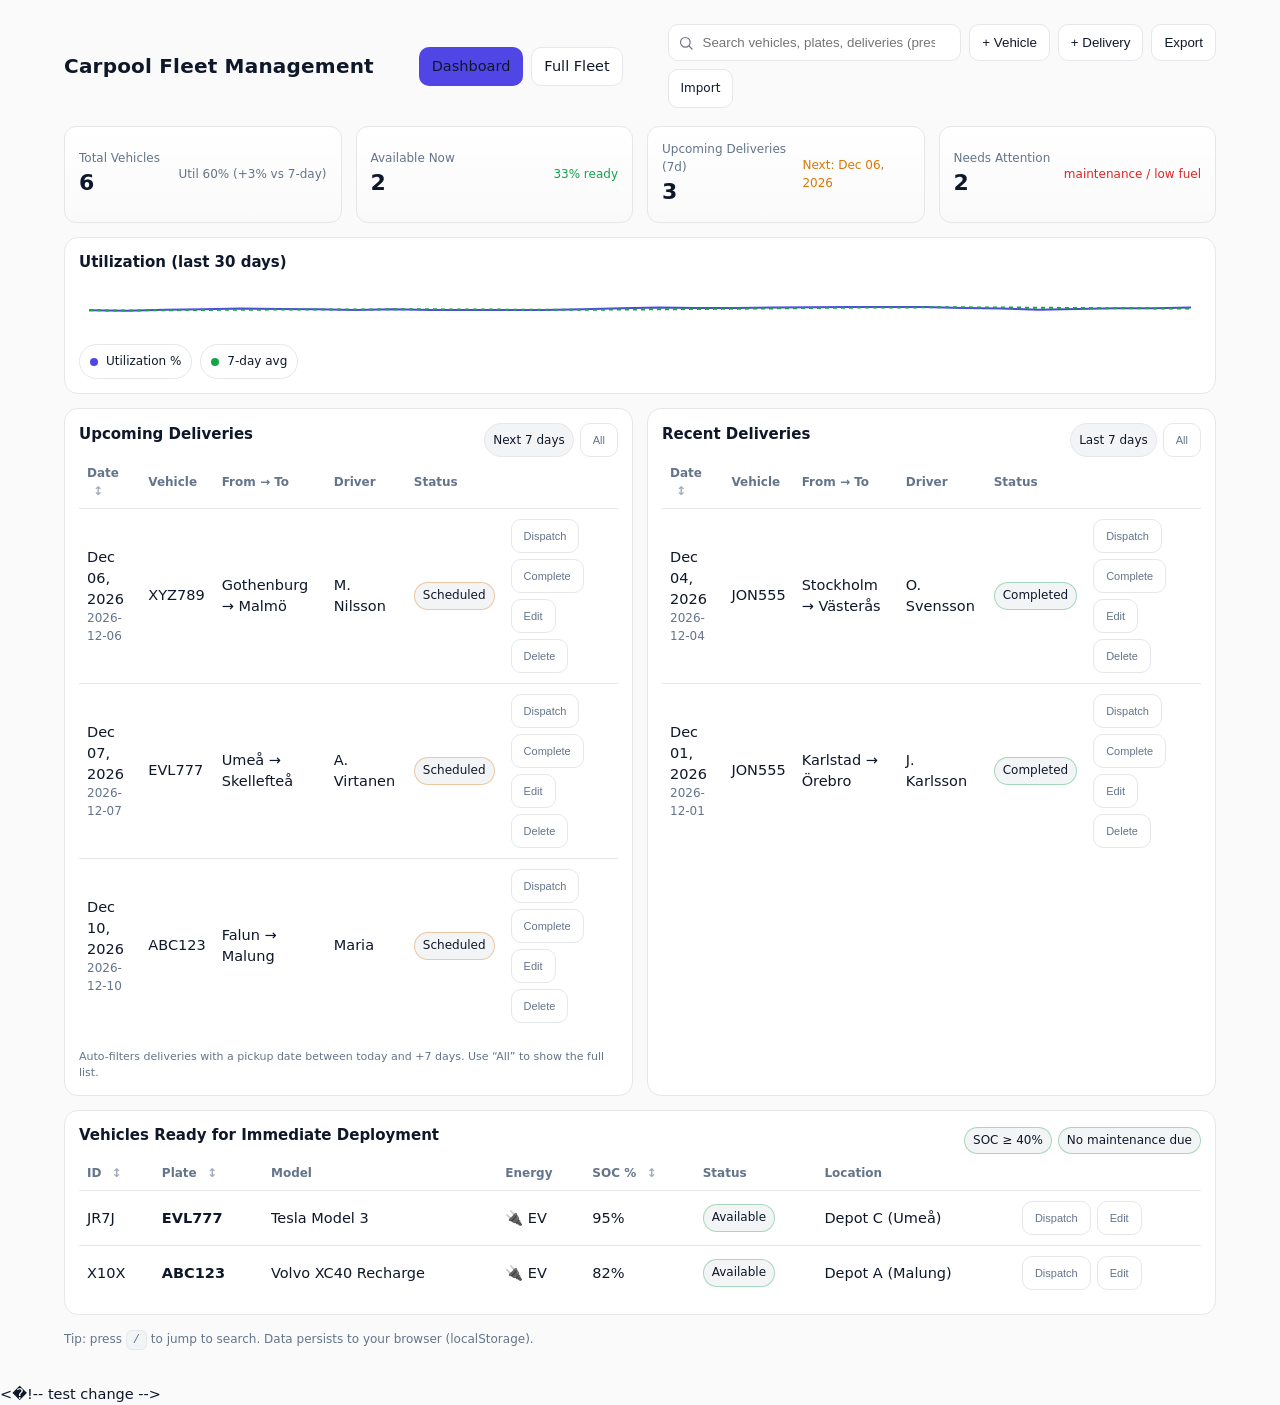
==== commit c82df66f: "chore: test commit from VS Code terminal" ====
--- a/index.html
+++ b/index.html
@@ -1,401 +1,404 @@
-<!DOCTYPE html>
-<html lang="en">
-  <head>
-    <meta charset="utf-8" />
-    <meta name="viewport" content="width=device-width,initial-scale=1" />
-    <title>Carpool Fleet Management</title>
-    <link rel="stylesheet" href="styles.css" />
-    <meta name="color-scheme" content="light dark" />
-  </head>
-  <script>
-    const foo = { bar: 'baz' };
-  </script>
-
-  <body>
-    <div class="container">
-      <header>
-        <h1 aria-live="polite">Carpool Fleet Management</h1>
-        <nav aria-label="Primary">
-          <a href="#/dashboard" class="tab" id="tab-dashboard">Dashboard</a>
-          <a href="#/fleet" class="tab" id="tab-fleet">Full Fleet</a>
-        </nav>
-        <div class="toolbar" role="region" aria-label="Toolbar">
-          <div class="search">
-            <svg width="16" height="16" viewBox="0 0 24 24" fill="none" aria-hidden="true">
-              <path
-                d="M21 21l-4.35-4.35m1.6-5.65a7.25 7.25 0 11-14.5 0 7.25 7.25 0 0114.5 0z"
-                stroke="currentColor"
-                stroke-width="1.8"
-                stroke-linecap="round"
-              />
-            </svg>
-            <input
-              id="globalSearch"
-              type="search"
-              placeholder="Search vehicles, plates, deliveries (press /)"
-              aria-label="Search across tables"
-            />
-          </div>
-          <button id="addVehicleBtn" class="btn">+ Vehicle</button>
-          <button id="addDeliveryBtn" class="btn">+ Delivery</button>
-          <button id="exportBtn" class="btn">Export</button>
-          <label class="btn" for="importInput" title="Import JSON"
-            >Import<input id="importInput" type="file" accept="application/json" class="hide"
-          /></label>
-        </div>
-      </header>
-
-      <!-- DASHBOARD PAGE -->
-      <section id="page-dashboard" class="grid" role="region" aria-label="Dashboard">
-        <div class="kpis">
-          <div class="card kpi" id="kpiTotal">
-            <div>
-              <div class="label">Total Vehicles</div>
-              <div class="value" data-kpi="totalVehicles">0</div>
-            </div>
-            <div class="trend mini" data-kpi="utilTrend">Util 0%</div>
-          </div>
-          <div class="card kpi ok">
-            <div>
-              <div class="label">Available Now</div>
-              <div class="value" data-kpi="availableNow">0</div>
-            </div>
-            <div class="trend" data-kpi="availablePct">0% ready</div>
-          </div>
-          <div class="card kpi warn">
-            <div>
-              <div class="label">Upcoming Deliveries (7d)</div>
-              <div class="value" data-kpi="upcomingDeliveries">0</div>
-            </div>
-            <div class="trend mini" data-kpi="nextDelivery">—</div>
-          </div>
-          <div class="card kpi bad">
-            <div>
-              <div class="label">Needs Attention</div>
-              <div class="value" data-kpi="needsAttention">0</div>
-            </div>
-            <div class="trend mini" data-kpi="attentionLabel">maintenance / low fuel</div>
-          </div>
-        </div>
-
-        <div class="card section">
-          <h2>Utilization (last 30 days)</h2>
-          <canvas
-            id="utilSpark"
-            height="54"
-            aria-label="Utilization sparkline chart"
-            role="img"
-          ></canvas>
-          <div class="legend" aria-hidden="true">
-            <span class="pill"
-              ><span class="dot" style="color: var(--primary)"></span>Utilization %</span
-            >
-            <span class="pill"><span class="dot" style="color: var(--ok)"></span>7‑day avg</span>
-          </div>
-        </div>
-
-        <div class="card half">
-          <div class="row">
-            <h2 class="spacer">Upcoming Deliveries</h2>
-            <div class="chips">
-              <span class="badge">Next 7 days</span>
-              <button class="ghost mini" id="btnAllUpcoming">All</button>
-            </div>
-          </div>
-          <table aria-label="Upcoming deliveries">
-            <thead>
-              <tr>
-                <th class="sortable" data-sort="date">Date <span class="dir">↕</span></th>
-                <th>Vehicle</th>
-                <th>From → To</th>
-                <th>Driver</th>
-                <th>Status</th>
-                <th></th>
-              </tr>
-            </thead>
-            <tbody id="upcomingBody"></tbody>
-          </table>
-          <div class="footer mini">
-            Auto-filters deliveries with a pickup date between today and +7 days. Use “All” to show
-            the full list.
-          </div>
-        </div>
-
-        <div class="card half">
-          <div class="row">
-            <h2 class="spacer">Recent Deliveries</h2>
-            <div class="chips">
-              <span class="badge">Last 7 days</span>
-              <button class="ghost mini" id="btnAllRecent">All</button>
-            </div>
-          </div>
-          <table aria-label="Recent deliveries">
-            <thead>
-              <tr>
-                <th class="sortable" data-sort="date">Date <span class="dir">↕</span></th>
-                <th>Vehicle</th>
-                <th>From → To</th>
-                <th>Driver</th>
-                <th>Status</th>
-                <th></th>
-              </tr>
-            </thead>
-            <tbody id="recentBody"></tbody>
-          </table>
-        </div>
-
-        <div class="card section">
-          <div class="row">
-            <h2 class="spacer">Vehicles Ready for Immediate Deployment</h2>
-            <div class="chips">
-              <span class="badge ok">SOC ≥ 40%</span>
-              <span class="badge ok">No maintenance due</span>
-            </div>
-          </div>
-          <table aria-label="Available vehicles">
-            <thead>
-              <tr>
-                <th class="sortable" data-sort="id">ID <span class="dir">↕</span></th>
-                <th class="sortable" data-sort="plate">Plate <span class="dir">↕</span></th>
-                <th>Model</th>
-                <th>Energy</th>
-                <th class="sortable" data-sort="soc">SOC % <span class="dir">↕</span></th>
-                <th>Status</th>
-                <th>Location</th>
-                <th></th>
-              </tr>
-            </thead>
-            <tbody id="availableBody"></tbody>
-          </table>
-        </div>
-      </section>
-
-      <!-- FLEET PAGE -->
-      <section id="page-fleet" class="grid hide" role="region" aria-label="Full Fleet">
-        <div class="card section">
-          <div class="row">
-            <h2 class="spacer">Full Fleet</h2>
-          </div>
-          <div class="filters" role="region" aria-label="Fleet filters">
-            <input id="fltText" type="search" placeholder="Search (plate, model, notes)" />
-            <select id="fltCity">
-              <option value="">City</option>
-            </select>
-            <select id="fltPool">
-              <option value="">Pool</option>
-            </select>
-            <select id="fltEnergy">
-              <option value="">Energy</option>
-              <option>EV</option>
-              <option>Hybrid</option>
-              <option>Gasoline</option>
-              <option>Diesel</option>
-            </select>
-            <select id="fltStatus">
-              <option value="">Status</option>
-              <option>Available</option>
-              <option>In Use</option>
-              <option>Reserved</option>
-              <option>Maintenance</option>
-            </select>
-            <select id="fltHealth">
-              <option value="">Health</option>
-              <option>OK</option>
-              <option>Maintenance Due</option>
-              <option>Critical</option>
-            </select>
-            <label class="pill"
-              >Min SOC %
-              <input id="fltSocMin" type="number" min="0" max="100" value="0" style="width: 72px"
-            /></label>
-            <label class="pill"
-              >12V ≥ (V)
-              <input
-                id="flt12vMin"
-                type="number"
-                step="0.1"
-                min="0"
-                max="15"
-                value="0"
-                style="width: 72px"
-            /></label>
-            <label class="pill"
-              ><input type="checkbox" id="fltHideMaint" style="margin-right: 8px" />Hide
-              maintenance</label
-            >
-            <label class="pill"
-              ><input type="checkbox" id="fltHideLow" style="margin-right: 8px" />Hide low SOC
-              (&lt;20%)</label
-            >
-            <label class="pill"
-              ><input type="checkbox" id="fltHideUnavailable" style="margin-right: 8px" />Hide
-              unavailable</label
-            >
-            <button id="fltClear" class="ghost">Reset</button>
-          </div>
-          <div class="row" style="justify-content: space-between; align-items: center; gap: 8px">
-            <div class="mini" id="fleetCount"></div>
-            <div class="row" style="gap: 8px">
-              <label class="pill"
-                >Per page
-                <select id="pageSize">
-                  <option>25</option>
-                  <option selected>50</option>
-                  <option>100</option>
-                  <option>200</option>
-                </select>
-              </label>
-              <div class="pill" id="pager">
-                <button id="prevPage" class="mini">Prev</button>
-                <span class="mini" id="pageInfo">1 / 1</span>
-                <button id="nextPage" class="mini">Next</button>
-              </div>
-            </div>
-          </div>
-          <table aria-label="Fleet table" id="fleetTable">
-            <thead>
-              <tr>
-                <th class="sortable" data-sort="id">ID <span class="dir">↕</span></th>
-                <th class="sortable" data-sort="plate">Plate <span class="dir">↕</span></th>
-                <th class="sortable" data-sort="model">Model <span class="dir">↕</span></th>
-                <th>Energy</th>
-                <th class="sortable" data-sort="soc">SOC % <span class="dir">↕</span></th>
-                <th>12V (V)</th>
-                <th>Status</th>
-                <th>Health</th>
-                <th class="sortable" data-sort="city">City <span class="dir">↕</span></th>
-                <th class="sortable" data-sort="pool">Pool <span class="dir">↕</span></th>
-                <th>Location</th>
-                <th>Notes</th>
-                <th></th>
-              </tr>
-            </thead>
-            <tbody id="fleetBody"></tbody>
-          </table>
-          <div class="footer mini">
-            Columns sortable • Filters + pagination apply after filtering • Import supports (city,
-            pool, soc, aux12v).
-          </div>
-        </div>
-      </section>
-
-      <p class="footer">
-        Tip: press <span class="kbd">/</span> to jump to search. Data persists to your browser
-        (localStorage).
-      </p>
-    </div>
-
-    <!-- Vehicle Dialog -->
-    <dialog id="vehicleDialog" aria-label="Vehicle dialog">
-      <form method="dialog">
-        <div class="dialog-header">
-          <strong id="vehicleDialogTitle">Add Vehicle</strong>
-          <button class="ghost" value="cancel" aria-label="Close">✕</button>
-        </div>
-        <div class="dialog-body">
-          <div class="form">
-            <input type="hidden" id="vehId" />
-            <label>Plate <input id="vehPlate" type="text" placeholder="ABC123" required /></label>
-            <label
-              >Model <input id="vehModel" type="text" placeholder="VW ID.4 / Volvo XC40" required
-            /></label>
-            <label
-              >Energy Type
-              <select id="vehEnergy">
-                <option>EV</option>
-                <option>Hybrid</option>
-                <option>Gasoline</option>
-                <option>Diesel</option>
-              </select>
-            </label>
-            <label
-              >SOC (%) <input id="vehSOC" type="number" min="0" max="100" value="100" required
-            /></label>
-            <label
-              >12V (V) <input id="veh12v" type="number" step="0.1" min="0" max="15" value="12.6"
-            /></label>
-            <label
-              >Status
-              <select id="vehStatus">
-                <option>Available</option>
-                <option>In Use</option>
-                <option>Reserved</option>
-                <option>Maintenance</option>
-              </select>
-            </label>
-            <label
-              >Health
-              <select id="vehHealth">
-                <option>OK</option>
-                <option>Maintenance Due</option>
-                <option>Critical</option>
-              </select>
-            </label>
-            <label>City <input id="vehCity" type="text" placeholder="Malung" /></label>
-            <label>Pool <input id="vehPool" type="text" placeholder="Depot A / Staff" /></label>
-            <label class="full"
-              >Location <input id="vehLocation" type="text" placeholder="Depot A (Malung)"
-            /></label>
-            <label class="full"
-              >Notes <textarea id="vehNotes" placeholder="Winter tires mounted, etc."></textarea>
-            </label>
-          </div>
-        </div>
-        <div class="dialog-header" style="border-top: 1px solid var(--border)">
-          <div class="row">
-            <button value="cancel" class="ghost">Cancel</button>
-            <button id="saveVehicle" class="primary">Save</button>
-          </div>
-        </div>
-      </form>
-    </dialog>
-
-    <!-- Delivery Dialog -->
-    <dialog id="deliveryDialog" aria-label="Delivery dialog">
-      <form method="dialog">
-        <div class="dialog-header">
-          <strong id="deliveryDialogTitle">Add Delivery</strong>
-          <button class="ghost" value="cancel" aria-label="Close">✕</button>
-        </div>
-        <div class="dialog-body">
-          <div class="form">
-            <input type="hidden" id="delivId" />
-            <label>Pickup Date <input id="delivDate" type="date" required /></label>
-            <label
-              >Driver <input id="delivDriver" type="text" placeholder="Maria Andersson" required
-            /></label>
-            <label class="full"
-              >Route (From → To)
-              <input id="delivRoute" type="text" placeholder="Gothenburg → Umeå" required
-            /></label>
-            <label
-              >Vehicle
-              <select id="delivVehicle" required></select
-            ></label>
-            <label
-              >Status
-              <select id="delivStatus">
-                <option>Scheduled</option>
-                <option>Dispatched</option>
-                <option>Completed</option>
-                <option>Cancelled</option>
-              </select>
-            </label>
-            <label class="full"
-              >Notes
-              <textarea id="delivNotes" placeholder="Meet contact on arrival, etc."></textarea>
-            </label>
-          </div>
-        </div>
-        <div class="dialog-header" style="border-top: 1px solid var(--border)">
-          <div class="row">
-            <button value="cancel" class="ghost">Cancel</button>
-            <button id="saveDelivery" class="primary">Save</button>
-          </div>
-        </div>
-      </form>
-    </dialog>
-
-    <script type="module" src="app.js"></script>
-  </body>
-</html>
+<!DOCTYPE html>
+<html lang="en">
+  <head>
+    <meta charset="utf-8" />
+    <meta name="viewport" content="width=device-width,initial-scale=1" />
+    <title>Carpool Fleet Management</title>
+    <link rel="stylesheet" href="styles.css" />
+    <meta name="color-scheme" content="light dark" />
+  </head>
+  <script>
+    const foo = { bar: 'baz' };
+  </script>
+
+  <body>
+    <div class="container">
+      <header>
+        <h1 aria-live="polite">Carpool Fleet Management</h1>
+        <nav aria-label="Primary">
+          <a href="#/dashboard" class="tab" id="tab-dashboard">Dashboard</a>
+          <a href="#/fleet" class="tab" id="tab-fleet">Full Fleet</a>
+        </nav>
+        <div class="toolbar" role="region" aria-label="Toolbar">
+          <div class="search">
+            <svg width="16" height="16" viewBox="0 0 24 24" fill="none" aria-hidden="true">
+              <path
+                d="M21 21l-4.35-4.35m1.6-5.65a7.25 7.25 0 11-14.5 0 7.25 7.25 0 0114.5 0z"
+                stroke="currentColor"
+                stroke-width="1.8"
+                stroke-linecap="round"
+              />
+            </svg>
+            <input
+              id="globalSearch"
+              type="search"
+              placeholder="Search vehicles, plates, deliveries (press /)"
+              aria-label="Search across tables"
+            />
+          </div>
+          <button id="addVehicleBtn" class="btn">+ Vehicle</button>
+          <button id="addDeliveryBtn" class="btn">+ Delivery</button>
+          <button id="exportBtn" class="btn">Export</button>
+          <label class="btn" for="importInput" title="Import JSON"
+            >Import<input id="importInput" type="file" accept="application/json" class="hide"
+          /></label>
+        </div>
+      </header>
+
+      <!-- DASHBOARD PAGE -->
+      <section id="page-dashboard" class="grid" role="region" aria-label="Dashboard">
+        <div class="kpis">
+          <div class="card kpi" id="kpiTotal">
+            <div>
+              <div class="label">Total Vehicles</div>
+              <div class="value" data-kpi="totalVehicles">0</div>
+            </div>
+            <div class="trend mini" data-kpi="utilTrend">Util 0%</div>
+          </div>
+          <div class="card kpi ok">
+            <div>
+              <div class="label">Available Now</div>
+              <div class="value" data-kpi="availableNow">0</div>
+            </div>
+            <div class="trend" data-kpi="availablePct">0% ready</div>
+          </div>
+          <div class="card kpi warn">
+            <div>
+              <div class="label">Upcoming Deliveries (7d)</div>
+              <div class="value" data-kpi="upcomingDeliveries">0</div>
+            </div>
+            <div class="trend mini" data-kpi="nextDelivery">—</div>
+          </div>
+          <div class="card kpi bad">
+            <div>
+              <div class="label">Needs Attention</div>
+              <div class="value" data-kpi="needsAttention">0</div>
+            </div>
+            <div class="trend mini" data-kpi="attentionLabel">maintenance / low fuel</div>
+          </div>
+        </div>
+
+        <div class="card section">
+          <h2>Utilization (last 30 days)</h2>
+          <canvas
+            id="utilSpark"
+            height="54"
+            aria-label="Utilization sparkline chart"
+            role="img"
+          ></canvas>
+          <div class="legend" aria-hidden="true">
+            <span class="pill"
+              ><span class="dot" style="color: var(--primary)"></span>Utilization %</span
+            >
+            <span class="pill"><span class="dot" style="color: var(--ok)"></span>7‑day avg</span>
+          </div>
+        </div>
+
+        <div class="card half">
+          <div class="row">
+            <h2 class="spacer">Upcoming Deliveries</h2>
+            <div class="chips">
+              <span class="badge">Next 7 days</span>
+              <button class="ghost mini" id="btnAllUpcoming">All</button>
+            </div>
+          </div>
+          <table aria-label="Upcoming deliveries">
+            <thead>
+              <tr>
+                <th class="sortable" data-sort="date">Date <span class="dir">↕</span></th>
+                <th>Vehicle</th>
+                <th>From → To</th>
+                <th>Driver</th>
+                <th>Status</th>
+                <th></th>
+              </tr>
+            </thead>
+            <tbody id="upcomingBody"></tbody>
+          </table>
+          <div class="footer mini">
+            Auto-filters deliveries with a pickup date between today and +7 days. Use “All” to show
+            the full list.
+          </div>
+        </div>
+
+        <div class="card half">
+          <div class="row">
+            <h2 class="spacer">Recent Deliveries</h2>
+            <div class="chips">
+              <span class="badge">Last 7 days</span>
+              <button class="ghost mini" id="btnAllRecent">All</button>
+            </div>
+          </div>
+          <table aria-label="Recent deliveries">
+            <thead>
+              <tr>
+                <th class="sortable" data-sort="date">Date <span class="dir">↕</span></th>
+                <th>Vehicle</th>
+                <th>From → To</th>
+                <th>Driver</th>
+                <th>Status</th>
+                <th></th>
+              </tr>
+            </thead>
+            <tbody id="recentBody"></tbody>
+          </table>
+        </div>
+
+        <div class="card section">
+          <div class="row">
+            <h2 class="spacer">Vehicles Ready for Immediate Deployment</h2>
+            <div class="chips">
+              <span class="badge ok">SOC ≥ 40%</span>
+              <span class="badge ok">No maintenance due</span>
+            </div>
+          </div>
+          <table aria-label="Available vehicles">
+            <thead>
+              <tr>
+                <th class="sortable" data-sort="id">ID <span class="dir">↕</span></th>
+                <th class="sortable" data-sort="plate">Plate <span class="dir">↕</span></th>
+                <th>Model</th>
+                <th>Energy</th>
+                <th class="sortable" data-sort="soc">SOC % <span class="dir">↕</span></th>
+                <th>Status</th>
+                <th>Location</th>
+                <th></th>
+              </tr>
+            </thead>
+            <tbody id="availableBody"></tbody>
+          </table>
+        </div>
+      </section>
+
+      <!-- FLEET PAGE -->
+      <section id="page-fleet" class="grid hide" role="region" aria-label="Full Fleet">
+        <div class="card section">
+          <div class="row">
+            <h2 class="spacer">Full Fleet</h2>
+          </div>
+          <div class="filters" role="region" aria-label="Fleet filters">
+            <input id="fltText" type="search" placeholder="Search (plate, model, notes)" />
+            <select id="fltCity">
+              <option value="">City</option>
+            </select>
+            <select id="fltPool">
+              <option value="">Pool</option>
+            </select>
+            <select id="fltEnergy">
+              <option value="">Energy</option>
+              <option>EV</option>
+              <option>Hybrid</option>
+              <option>Gasoline</option>
+              <option>Diesel</option>
+            </select>
+            <select id="fltStatus">
+              <option value="">Status</option>
+              <option>Available</option>
+              <option>In Use</option>
+              <option>Reserved</option>
+              <option>Maintenance</option>
+            </select>
+            <select id="fltHealth">
+              <option value="">Health</option>
+              <option>OK</option>
+              <option>Maintenance Due</option>
+              <option>Critical</option>
+            </select>
+            <label class="pill"
+              >Min SOC %
+              <input id="fltSocMin" type="number" min="0" max="100" value="0" style="width: 72px"
+            /></label>
+            <label class="pill"
+              >12V ≥ (V)
+              <input
+                id="flt12vMin"
+                type="number"
+                step="0.1"
+                min="0"
+                max="15"
+                value="0"
+                style="width: 72px"
+            /></label>
+            <label class="pill"
+              ><input type="checkbox" id="fltHideMaint" style="margin-right: 8px" />Hide
+              maintenance</label
+            >
+            <label class="pill"
+              ><input type="checkbox" id="fltHideLow" style="margin-right: 8px" />Hide low SOC
+              (&lt;20%)</label
+            >
+            <label class="pill"
+              ><input type="checkbox" id="fltHideUnavailable" style="margin-right: 8px" />Hide
+              unavailable</label
+            >
+            <button id="fltClear" class="ghost">Reset</button>
+          </div>
+          <div class="row" style="justify-content: space-between; align-items: center; gap: 8px">
+            <div class="mini" id="fleetCount"></div>
+            <div class="row" style="gap: 8px">
+              <label class="pill"
+                >Per page
+                <select id="pageSize">
+                  <option>25</option>
+                  <option selected>50</option>
+                  <option>100</option>
+                  <option>200</option>
+                </select>
+              </label>
+              <div class="pill" id="pager">
+                <button id="prevPage" class="mini">Prev</button>
+                <span class="mini" id="pageInfo">1 / 1</span>
+                <button id="nextPage" class="mini">Next</button>
+              </div>
+            </div>
+          </div>
+          <table aria-label="Fleet table" id="fleetTable">
+            <thead>
+              <tr>
+                <th class="sortable" data-sort="id">ID <span class="dir">↕</span></th>
+                <th class="sortable" data-sort="plate">Plate <span class="dir">↕</span></th>
+                <th class="sortable" data-sort="model">Model <span class="dir">↕</span></th>
+                <th>Energy</th>
+                <th class="sortable" data-sort="soc">SOC % <span class="dir">↕</span></th>
+                <th>12V (V)</th>
+                <th>Status</th>
+                <th>Health</th>
+                <th class="sortable" data-sort="city">City <span class="dir">↕</span></th>
+                <th class="sortable" data-sort="pool">Pool <span class="dir">↕</span></th>
+                <th>Location</th>
+                <th>Notes</th>
+                <th></th>
+              </tr>
+            </thead>
+            <tbody id="fleetBody"></tbody>
+          </table>
+          <div class="footer mini">
+            Columns sortable • Filters + pagination apply after filtering • Import supports (city,
+            pool, soc, aux12v).
+          </div>
+        </div>
+      </section>
+
+      <p class="footer">
+        Tip: press <span class="kbd">/</span> to jump to search. Data persists to your browser
+        (localStorage).
+      </p>
+    </div>
+
+    <!-- Vehicle Dialog -->
+    <dialog id="vehicleDialog" aria-label="Vehicle dialog">
+      <form method="dialog">
+        <div class="dialog-header">
+          <strong id="vehicleDialogTitle">Add Vehicle</strong>
+          <button class="ghost" value="cancel" aria-label="Close">✕</button>
+        </div>
+        <div class="dialog-body">
+          <div class="form">
+            <input type="hidden" id="vehId" />
+            <label>Plate <input id="vehPlate" type="text" placeholder="ABC123" required /></label>
+            <label
+              >Model <input id="vehModel" type="text" placeholder="VW ID.4 / Volvo XC40" required
+            /></label>
+            <label
+              >Energy Type
+              <select id="vehEnergy">
+                <option>EV</option>
+                <option>Hybrid</option>
+                <option>Gasoline</option>
+                <option>Diesel</option>
+              </select>
+            </label>
+            <label
+              >SOC (%) <input id="vehSOC" type="number" min="0" max="100" value="100" required
+            /></label>
+            <label
+              >12V (V) <input id="veh12v" type="number" step="0.1" min="0" max="15" value="12.6"
+            /></label>
+            <label
+              >Status
+              <select id="vehStatus">
+                <option>Available</option>
+                <option>In Use</option>
+                <option>Reserved</option>
+                <option>Maintenance</option>
+              </select>
+            </label>
+            <label
+              >Health
+              <select id="vehHealth">
+                <option>OK</option>
+                <option>Maintenance Due</option>
+                <option>Critical</option>
+              </select>
+            </label>
+            <label>City <input id="vehCity" type="text" placeholder="Malung" /></label>
+            <label>Pool <input id="vehPool" type="text" placeholder="Depot A / Staff" /></label>
+            <label class="full"
+              >Location <input id="vehLocation" type="text" placeholder="Depot A (Malung)"
+            /></label>
+            <label class="full"
+              >Notes <textarea id="vehNotes" placeholder="Winter tires mounted, etc."></textarea>
+            </label>
+          </div>
+        </div>
+        <div class="dialog-header" style="border-top: 1px solid var(--border)">
+          <div class="row">
+            <button value="cancel" class="ghost">Cancel</button>
+            <button id="saveVehicle" class="primary">Save</button>
+          </div>
+        </div>
+      </form>
+    </dialog>
+
+    <!-- Delivery Dialog -->
+    <dialog id="deliveryDialog" aria-label="Delivery dialog">
+      <form method="dialog">
+        <div class="dialog-header">
+          <strong id="deliveryDialogTitle">Add Delivery</strong>
+          <button class="ghost" value="cancel" aria-label="Close">✕</button>
+        </div>
+        <div class="dialog-body">
+          <div class="form">
+            <input type="hidden" id="delivId" />
+            <label>Pickup Date <input id="delivDate" type="date" required /></label>
+            <label
+              >Driver <input id="delivDriver" type="text" placeholder="Maria Andersson" required
+            /></label>
+            <label class="full"
+              >Route (From → To)
+              <input id="delivRoute" type="text" placeholder="Gothenburg → Umeå" required
+            /></label>
+            <label
+              >Vehicle
+              <select id="delivVehicle" required></select
+            ></label>
+            <label
+              >Status
+              <select id="delivStatus">
+                <option>Scheduled</option>
+                <option>Dispatched</option>
+                <option>Completed</option>
+                <option>Cancelled</option>
+              </select>
+            </label>
+            <label class="full"
+              >Notes
+              <textarea id="delivNotes" placeholder="Meet contact on arrival, etc."></textarea>
+            </label>
+          </div>
+        </div>
+        <div class="dialog-header" style="border-top: 1px solid var(--border)">
+          <div class="row">
+            <button value="cancel" class="ghost">Cancel</button>
+            <button id="saveDelivery" class="primary">Save</button>
+          </div>
+        </div>
+      </form>
+    </dialog>
+
+    <script type="module" src="app.js"></script>
+  </body>
+</html>
+< ! - -   t e s t   c h a n g e   - - > + 
+ 
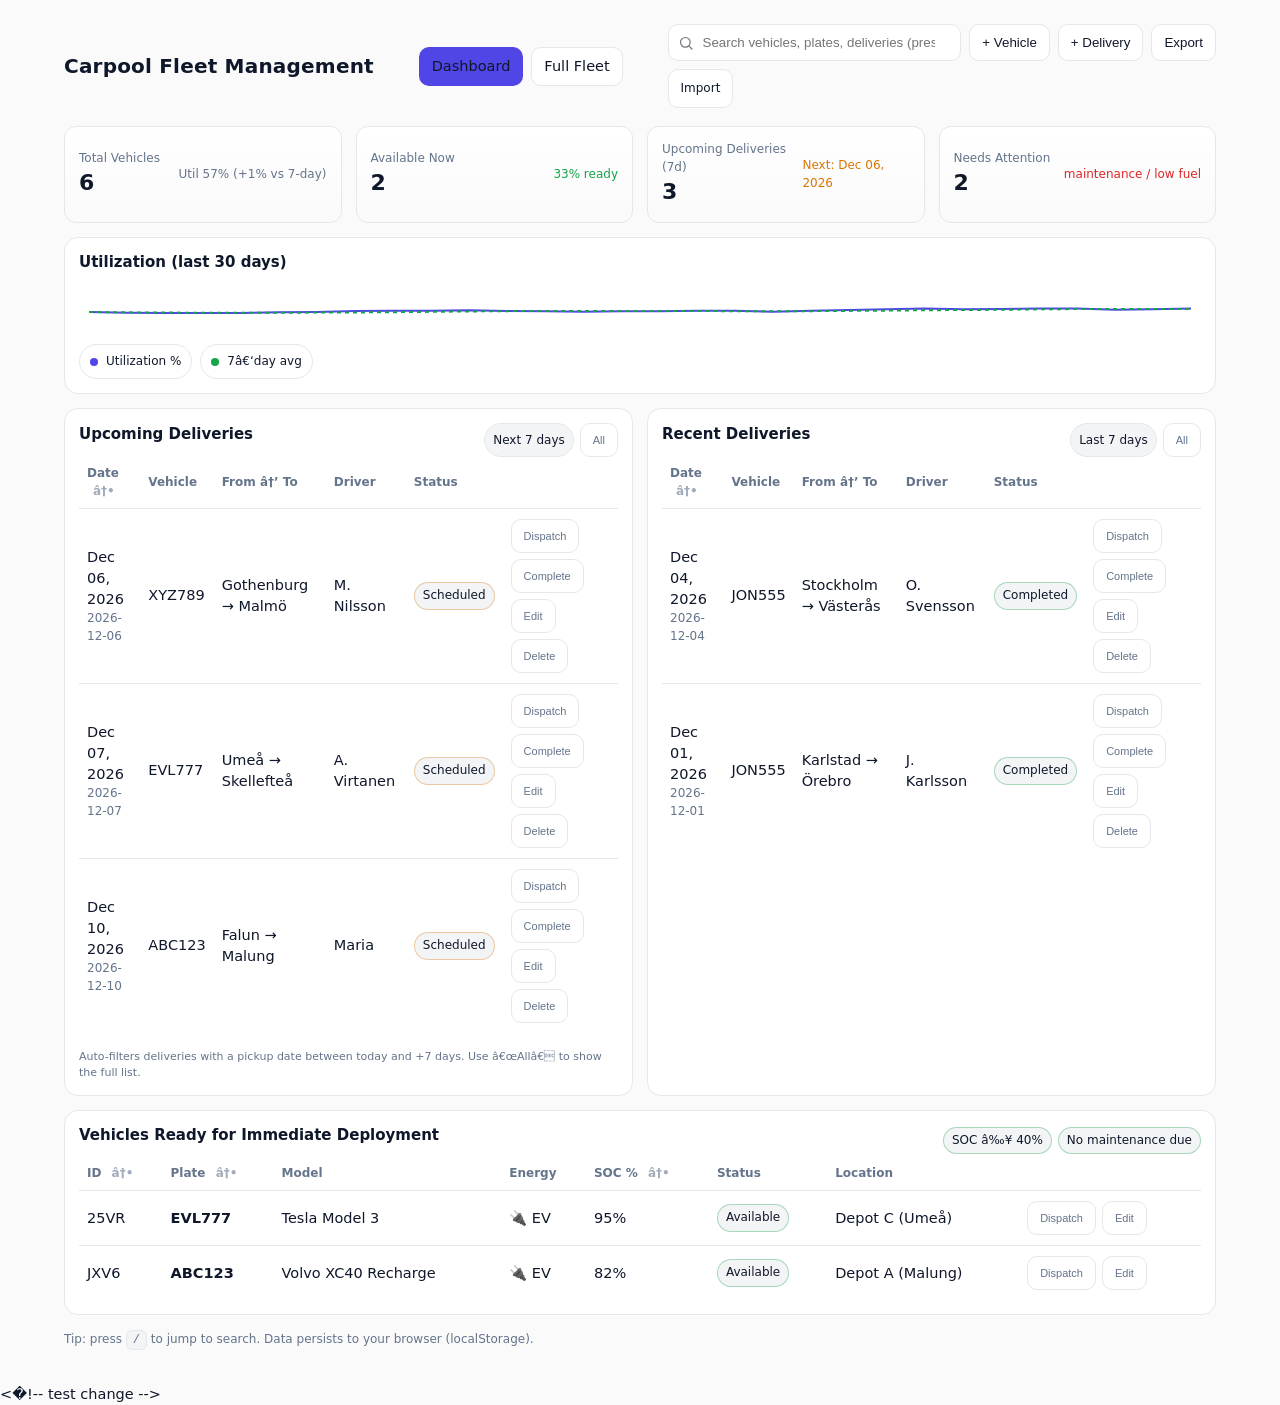
==== commit 18d0af80: "feat(import): validator + results dialog + wiring" ====
--- a/index.html
+++ b/index.html
@@ -1,4 +1,4 @@
-<!DOCTYPE html>
+﻿<!DOCTYPE html>
 <html lang="en">
   <head>
     <meta charset="utf-8" />
@@ -67,7 +67,7 @@
               <div class="label">Upcoming Deliveries (7d)</div>
               <div class="value" data-kpi="upcomingDeliveries">0</div>
             </div>
-            <div class="trend mini" data-kpi="nextDelivery">—</div>
+            <div class="trend mini" data-kpi="nextDelivery">â€”</div>
           </div>
           <div class="card kpi bad">
             <div>
@@ -90,7 +90,7 @@
             <span class="pill"
               ><span class="dot" style="color: var(--primary)"></span>Utilization %</span
             >
-            <span class="pill"><span class="dot" style="color: var(--ok)"></span>7‑day avg</span>
+            <span class="pill"><span class="dot" style="color: var(--ok)"></span>7â€‘day avg</span>
           </div>
         </div>
 
@@ -105,9 +105,9 @@
           <table aria-label="Upcoming deliveries">
             <thead>
               <tr>
-                <th class="sortable" data-sort="date">Date <span class="dir">↕</span></th>
+                <th class="sortable" data-sort="date">Date <span class="dir">â†•</span></th>
                 <th>Vehicle</th>
-                <th>From → To</th>
+                <th>From â†’ To</th>
                 <th>Driver</th>
                 <th>Status</th>
                 <th></th>
@@ -116,7 +116,7 @@
             <tbody id="upcomingBody"></tbody>
           </table>
           <div class="footer mini">
-            Auto-filters deliveries with a pickup date between today and +7 days. Use “All” to show
+            Auto-filters deliveries with a pickup date between today and +7 days. Use â€œAllâ€ to show
             the full list.
           </div>
         </div>
@@ -132,9 +132,9 @@
           <table aria-label="Recent deliveries">
             <thead>
               <tr>
-                <th class="sortable" data-sort="date">Date <span class="dir">↕</span></th>
+                <th class="sortable" data-sort="date">Date <span class="dir">â†•</span></th>
                 <th>Vehicle</th>
-                <th>From → To</th>
+                <th>From â†’ To</th>
                 <th>Driver</th>
                 <th>Status</th>
                 <th></th>
@@ -148,18 +148,18 @@
           <div class="row">
             <h2 class="spacer">Vehicles Ready for Immediate Deployment</h2>
             <div class="chips">
-              <span class="badge ok">SOC ≥ 40%</span>
+              <span class="badge ok">SOC â‰¥ 40%</span>
               <span class="badge ok">No maintenance due</span>
             </div>
           </div>
           <table aria-label="Available vehicles">
             <thead>
               <tr>
-                <th class="sortable" data-sort="id">ID <span class="dir">↕</span></th>
-                <th class="sortable" data-sort="plate">Plate <span class="dir">↕</span></th>
+                <th class="sortable" data-sort="id">ID <span class="dir">â†•</span></th>
+                <th class="sortable" data-sort="plate">Plate <span class="dir">â†•</span></th>
                 <th>Model</th>
                 <th>Energy</th>
-                <th class="sortable" data-sort="soc">SOC % <span class="dir">↕</span></th>
+                <th class="sortable" data-sort="soc">SOC % <span class="dir">â†•</span></th>
                 <th>Status</th>
                 <th>Location</th>
                 <th></th>
@@ -209,7 +209,7 @@
               <input id="fltSocMin" type="number" min="0" max="100" value="0" style="width: 72px"
             /></label>
             <label class="pill"
-              >12V ≥ (V)
+              >12V â‰¥ (V)
               <input
                 id="flt12vMin"
                 type="number"
@@ -255,16 +255,16 @@
           <table aria-label="Fleet table" id="fleetTable">
             <thead>
               <tr>
-                <th class="sortable" data-sort="id">ID <span class="dir">↕</span></th>
-                <th class="sortable" data-sort="plate">Plate <span class="dir">↕</span></th>
-                <th class="sortable" data-sort="model">Model <span class="dir">↕</span></th>
+                <th class="sortable" data-sort="id">ID <span class="dir">â†•</span></th>
+                <th class="sortable" data-sort="plate">Plate <span class="dir">â†•</span></th>
+                <th class="sortable" data-sort="model">Model <span class="dir">â†•</span></th>
                 <th>Energy</th>
-                <th class="sortable" data-sort="soc">SOC % <span class="dir">↕</span></th>
+                <th class="sortable" data-sort="soc">SOC % <span class="dir">â†•</span></th>
                 <th>12V (V)</th>
                 <th>Status</th>
                 <th>Health</th>
-                <th class="sortable" data-sort="city">City <span class="dir">↕</span></th>
-                <th class="sortable" data-sort="pool">Pool <span class="dir">↕</span></th>
+                <th class="sortable" data-sort="city">City <span class="dir">â†•</span></th>
+                <th class="sortable" data-sort="pool">Pool <span class="dir">â†•</span></th>
                 <th>Location</th>
                 <th>Notes</th>
                 <th></th>
@@ -273,7 +273,7 @@
             <tbody id="fleetBody"></tbody>
           </table>
           <div class="footer mini">
-            Columns sortable • Filters + pagination apply after filtering • Import supports (city,
+            Columns sortable â€¢ Filters + pagination apply after filtering â€¢ Import supports (city,
             pool, soc, aux12v).
           </div>
         </div>
@@ -290,7 +290,7 @@
       <form method="dialog">
         <div class="dialog-header">
           <strong id="vehicleDialogTitle">Add Vehicle</strong>
-          <button class="ghost" value="cancel" aria-label="Close">✕</button>
+          <button class="ghost" value="cancel" aria-label="Close">âœ•</button>
         </div>
         <div class="dialog-body">
           <div class="form">
@@ -355,7 +355,7 @@
       <form method="dialog">
         <div class="dialog-header">
           <strong id="deliveryDialogTitle">Add Delivery</strong>
-          <button class="ghost" value="cancel" aria-label="Close">✕</button>
+          <button class="ghost" value="cancel" aria-label="Close">âœ•</button>
         </div>
         <div class="dialog-body">
           <div class="form">
@@ -365,8 +365,8 @@
               >Driver <input id="delivDriver" type="text" placeholder="Maria Andersson" required
             /></label>
             <label class="full"
-              >Route (From → To)
-              <input id="delivRoute" type="text" placeholder="Gothenburg → Umeå" required
+              >Route (From â†’ To)
+              <input id="delivRoute" type="text" placeholder="Gothenburg â†’ UmeÃ¥" required
             /></label>
             <label
               >Vehicle
@@ -397,7 +397,30 @@
     </dialog>
 
     <script type="module" src="app.js"></script>
-  </body>
+    <!-- Import results dialog -->
+  <dialog id="importReport" aria-label="Import results">
+    <form method="dialog">
+      <div class="dialog-header">
+        <strong>Import results</strong>
+        <button class="ghost" value="cancel" aria-label="Close">âœ•</button>
+      </div>
+      <div class="dialog-body">
+        <div id="importSummary" style="margin-bottom:8px;"></div>
+        <div id="importWarningsWrap" class="hide">
+          <h3 style="margin:0 0 6px 0;font-size:14px;">Warnings</h3>
+          <ul id="importWarnings" style="margin:0 0 12px 18px; padding:0;"></ul>
+        </div>
+        <div id="importErrorsWrap" class="hide">
+          <h3 style="margin:12px 0 6px 0;font-size:14px;">Errors</h3>
+          <ul id="importErrors" style="margin:0 0 0 18px; padding:0;"></ul>
+        </div>
+      </div>
+      <div class="dialog-header" style="border-top:1px solid var(--border)">
+        <button value="cancel" class="primary">OK</button>
+      </div>
+    </form>
+  </dialog>
+</body>
 </html>
 < ! - -   t e s t   c h a n g e   - - >   
--- a/styles.css
+++ b/styles.css
@@ -81,3 +81,6 @@
 .legend{display:flex;gap:8px;flex-wrap:wrap}
 .legend .dot{width:8px;height:8px;border-radius:999px;background:currentColor}
 canvas{width:100%;height:54px}
+
+/* utility */
+.hide{display:none !important}
